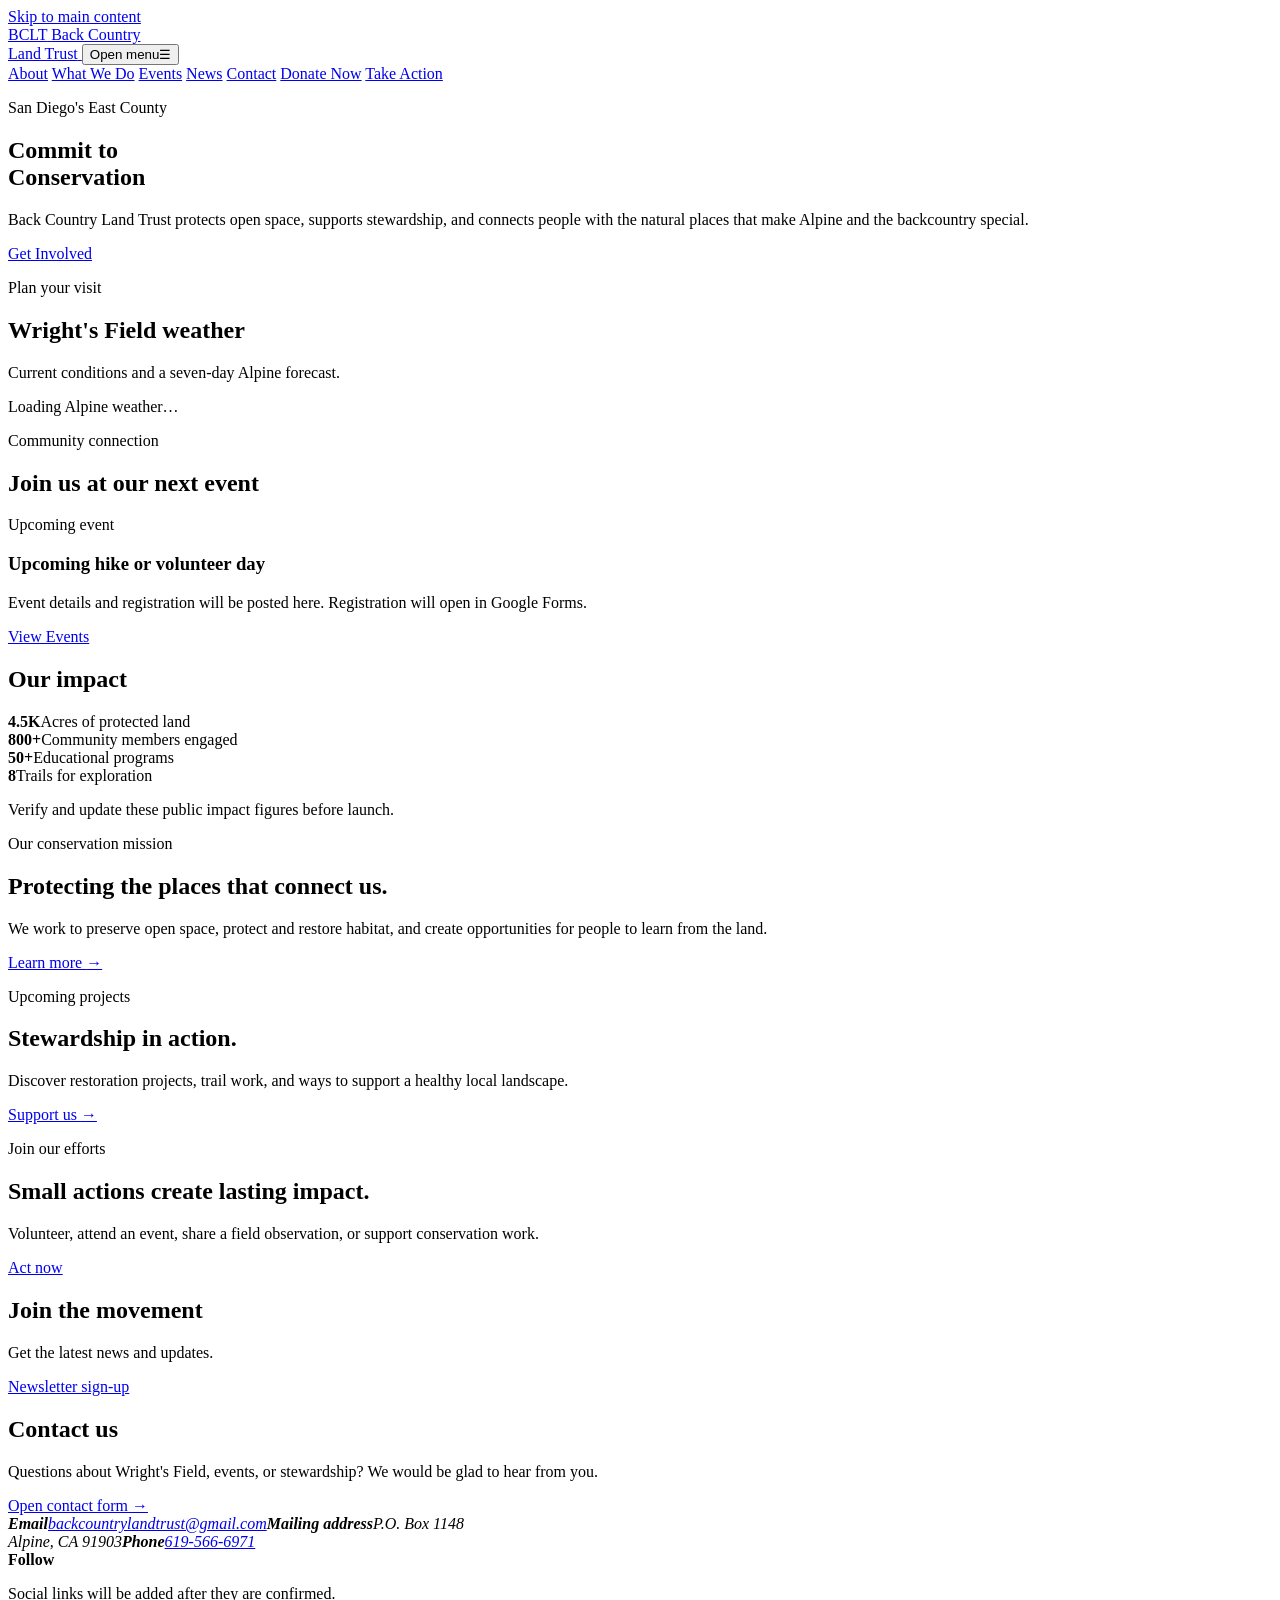
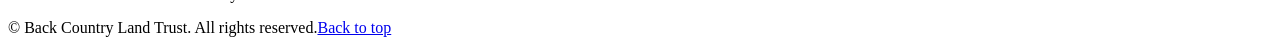
==== index.html @ ad292fed "Rename back-country-land-trust-site-source.html to index.html" ====
<!-- index.html — Initial responsive source scaffold for Back Country Land Trust.
     This draft intentionally uses CSS-only visual placeholders until approved original
     photography/logo assets and live Google Form/donation/social URLs are supplied. -->
<!doctype html>
<html lang="en">
<head>
  <meta charset="utf-8">
  <meta name="viewport" content="width=device-width, initial-scale=1">
  <meta name="description" content="Back Country Land Trust protects and stewards open space in San Diego's East County.">
  <title>Back Country Land Trust | Alpine, California</title>
  <link rel="stylesheet" href="assets/css/site.css">
  <script src="assets/js/site.js" defer></script>
</head>
<body>
  <a class="skip-link" href="#main-content">Skip to main content</a>

  <header class="site-header">
    <div class="container header-inner">
      <a class="brand" href="./" aria-label="Back Country Land Trust home">
        <span class="brand-mark" aria-hidden="true">BCLT</span>
        <span>Back Country<br>Land Trust</span>
      </a>
      <button class="menu-toggle" type="button" aria-expanded="false" aria-controls="site-navigation">
        <span class="sr-only">Open menu</span><span aria-hidden="true">☰</span>
      </button>
      <nav id="site-navigation" class="site-nav" aria-label="Primary navigation">
        <a href="about/">About</a>
        <a href="what-we-do/">What We Do</a>
        <a href="events/">Events</a>
        <a href="news/">News</a>
        <a href="contact/">Contact</a>
        <a class="button button-dark" href="donate/">Donate Now</a>
        <a class="button button-light" href="get-involved/">Take Action</a>
      </nav>
    </div>
  </header>

  <main id="main-content">
    <section class="hero hero-home">
      <div class="container hero-content">
        <p class="eyebrow">San Diego's East County</p>
        <h1>Commit to<br>Conservation</h1>
        <p class="hero-copy">Back Country Land Trust protects open space, supports stewardship, and connects people with the natural places that make Alpine and the backcountry special.</p>
        <a class="button button-dark" href="get-involved/">Get Involved</a>
      </div>
    </section>

    <section class="section weather-section" aria-labelledby="weather-heading">
      <div class="container">
        <div class="section-heading compact">
          <div><p class="eyebrow">Plan your visit</p><h2 id="weather-heading">Wright's Field weather</h2></div>
          <p>Current conditions and a seven-day Alpine forecast.</p>
        </div>
        <div id="weather-status" class="weather-status" role="status" aria-live="polite">Loading Alpine weather…</div>
        <div id="weather-content" hidden>
          <div id="current-weather" class="current-weather"></div>
          <div id="forecast" class="forecast-grid" aria-label="Seven-day forecast"></div>
          <p class="weather-note">Weather can change quickly. Check official forecasts and field conditions before visiting.</p>
        </div>
      </div>
    </section>

    <section class="section event-band" aria-labelledby="event-heading">
      <div class="container">
        <p class="eyebrow">Community connection</p>
        <h2 id="event-heading">Join us at our next event</h2>
        <article class="event-card">
          <div><p class="event-label">Upcoming event</p><h3>Upcoming hike or volunteer day</h3><p>Event details and registration will be posted here. Registration will open in Google Forms.</p></div>
          <a class="button button-outline-light" href="events/">View Events</a>
        </article>
      </div>
    </section>

    <section class="section impact-section" aria-labelledby="impact-heading">
      <div class="container">
        <h2 id="impact-heading" class="sr-only">Our impact</h2>
        <div class="impact-grid">
          <div><strong>4.5K</strong><span>Acres of protected land</span></div>
          <div><strong>800+</strong><span>Community members engaged</span></div>
          <div><strong>50+</strong><span>Educational programs</span></div>
          <div><strong>8</strong><span>Trails for exploration</span></div>
        </div>
        <p class="fine-print">Verify and update these public impact figures before launch.</p>
      </div>
    </section>

    <section class="section mission-grid" aria-label="Learn more">
      <article class="panel panel-dark"><p class="eyebrow">Our conservation mission</p><h2>Protecting the places that connect us.</h2><p>We work to preserve open space, protect and restore habitat, and create opportunities for people to learn from the land.</p><a class="text-link" href="about/">Learn more <span aria-hidden="true">→</span></a></article>
      <div class="photo-placeholder photo-roadrunner" role="img" aria-label="Placeholder for an approved Back Country Land Trust wildlife photograph"></div>
      <article class="panel panel-sky"><p class="eyebrow">Upcoming projects</p><h2>Stewardship in action.</h2><p>Discover restoration projects, trail work, and ways to support a healthy local landscape.</p><a class="text-link" href="get-involved/">Support us <span aria-hidden="true">→</span></a></article>
    </section>

    <section class="section split-callout">
      <div class="photo-placeholder photo-field" role="img" aria-label="Placeholder for an approved Wright's Field photograph"></div>
      <article class="panel panel-evergreen"><p class="eyebrow">Join our efforts</p><h2>Small actions create lasting impact.</h2><p>Volunteer, attend an event, share a field observation, or support conservation work.</p><a class="button button-outline-light" href="get-involved/">Act now</a></article>
    </section>
  </main>

  <footer class="site-footer">
    <section class="newsletter"><div class="container"><h2>Join the movement</h2><p>Get the latest news and updates.</p><a class="button button-dark" href="contact/">Newsletter sign-up</a></div></section>
    <div class="container footer-grid">
      <div><h2>Contact us</h2><p>Questions about Wright's Field, events, or stewardship? We would be glad to hear from you.</p><a class="text-link" href="contact/">Open contact form <span aria-hidden="true">→</span></a></div>
      <address><strong>Email</strong><a href="mailto:backcountrylandtrust@gmail.com">backcountrylandtrust@gmail.com</a><strong>Mailing address</strong><span>P.O. Box 1148<br>Alpine, CA 91903</span><strong>Phone</strong><a href="tel:+16195666971">619-566-6971</a></address>
      <div><strong>Follow</strong><p>Social links will be added after they are confirmed.</p></div>
    </div>
    <div class="container footer-bottom"><span>© <span id="year"></span> Back Country Land Trust. All rights reserved.</span><a href="#top">Back to top</a></div>
  </footer>
</body>
</html>
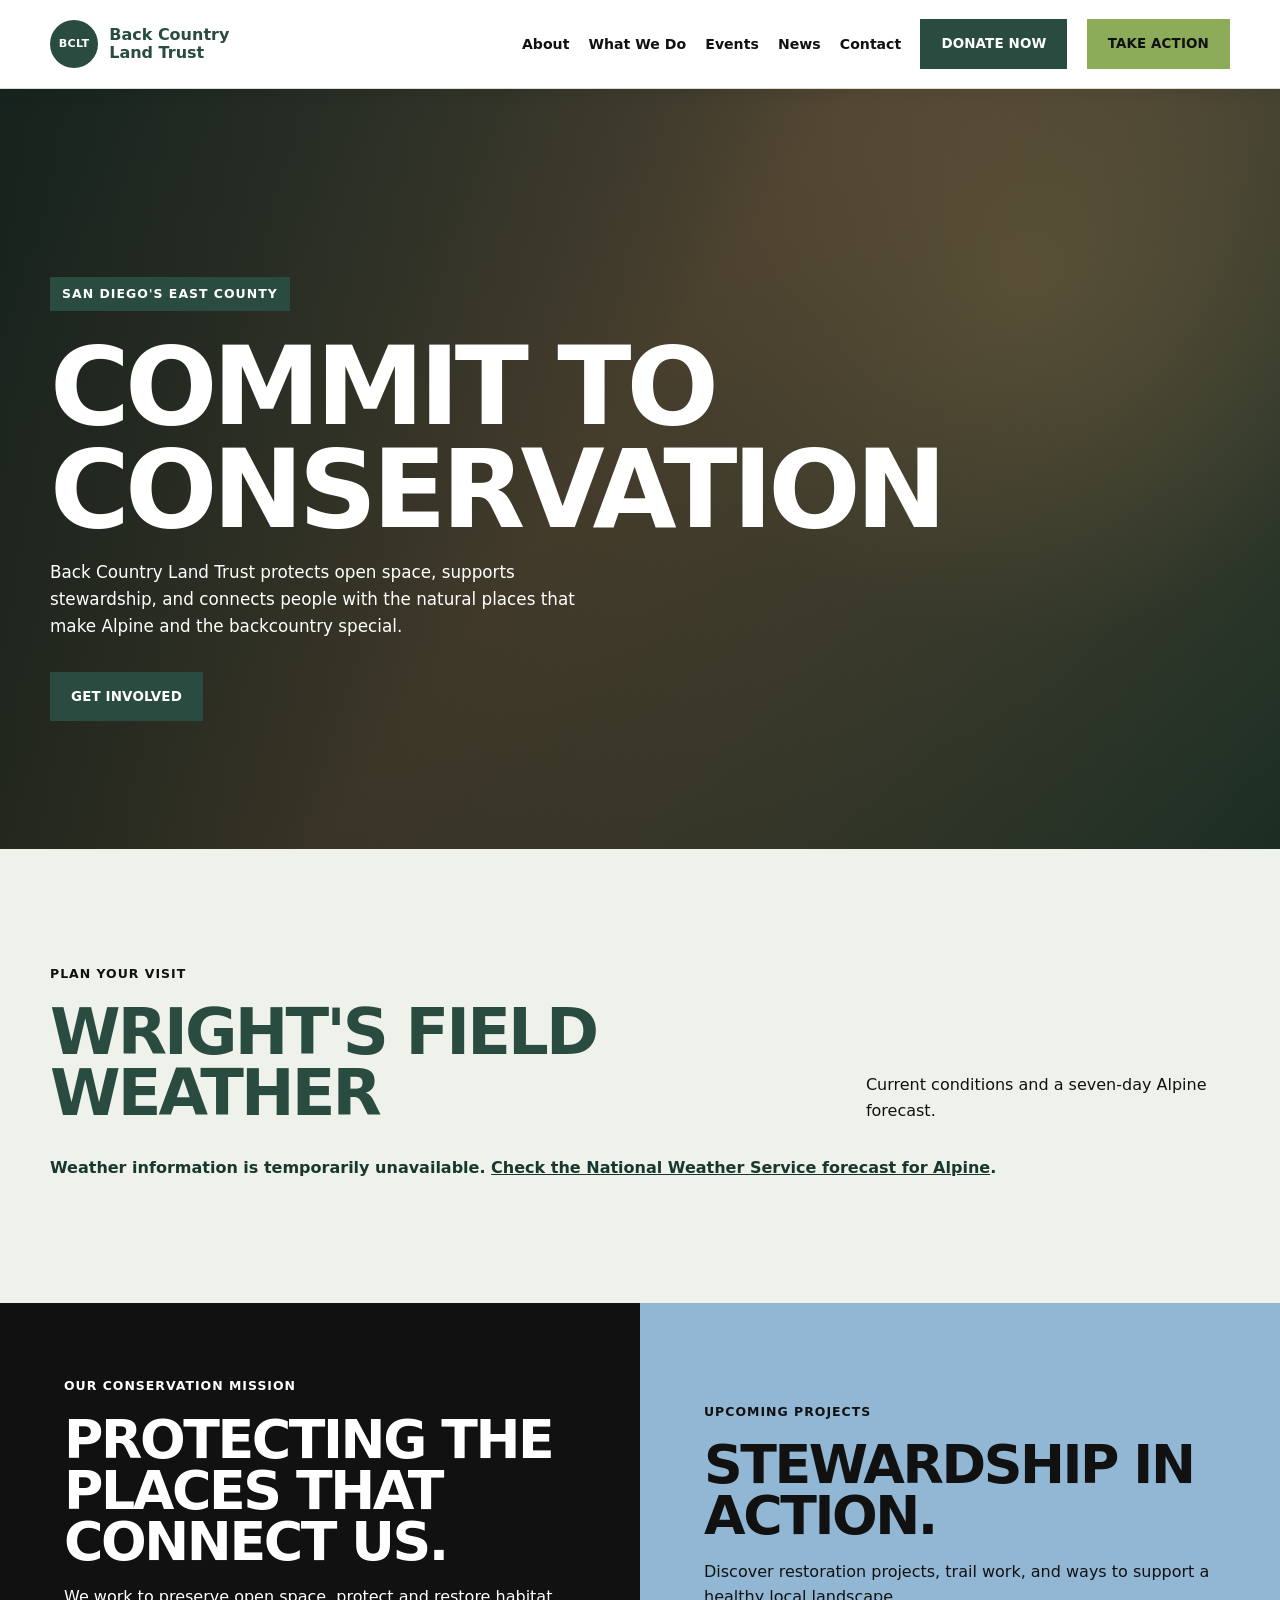
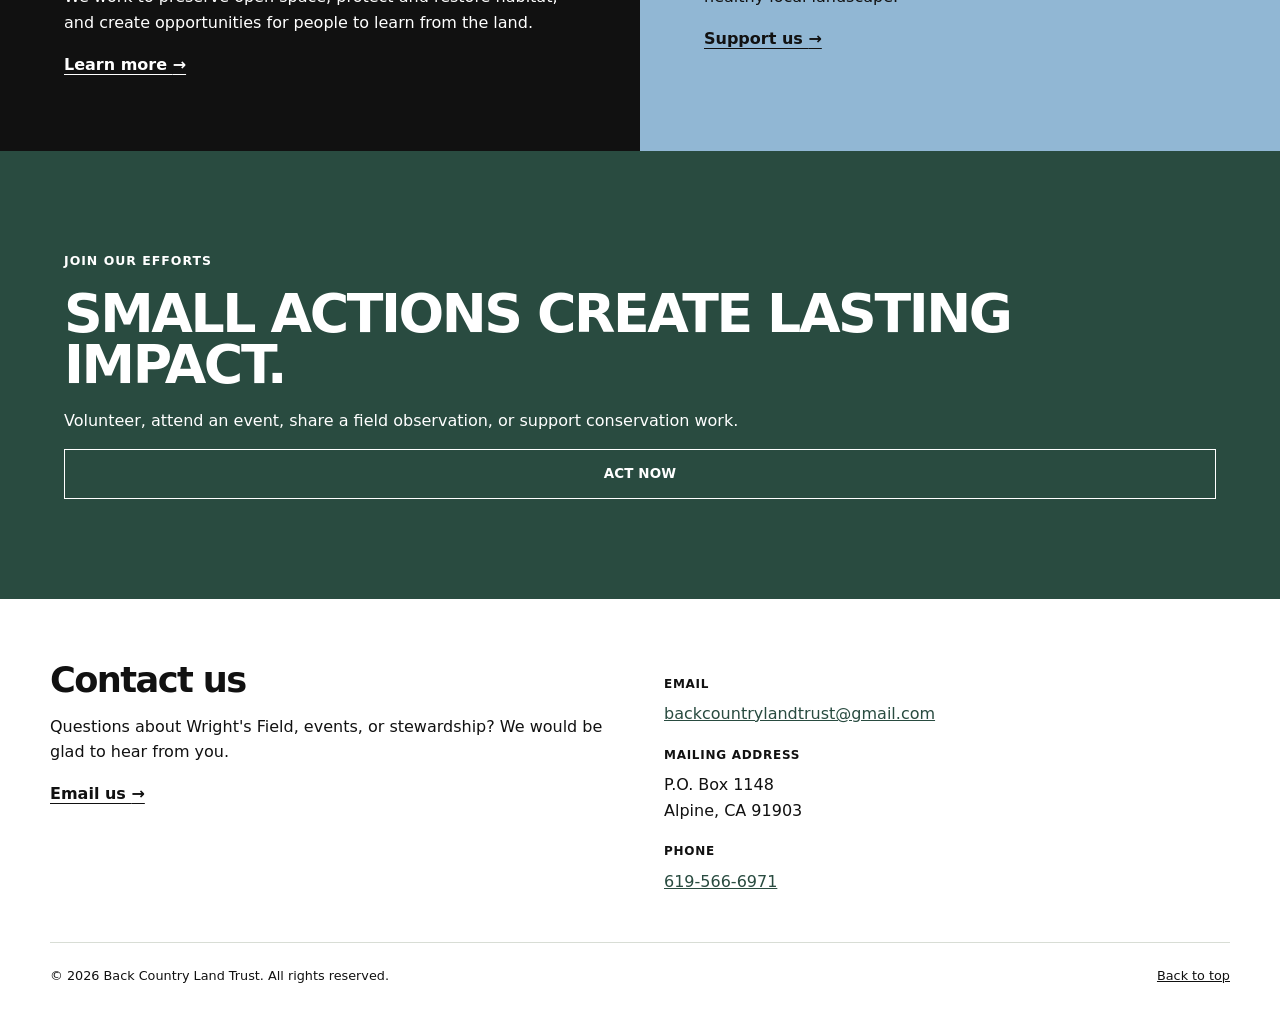
==== commit 199c0627: "Hide homepage placeholders and adjust responsive layouts" ====
--- a/index.html
+++ b/index.html
@@ -10,8 +10,17 @@
   <title>Back Country Land Trust | Alpine, California</title>
   <link rel="stylesheet" href="assets/css/site.css">
   <script src="assets/js/site.js" defer></script>
+  <style>
+    .hero .eyebrow { color:var(--paper);height:auto; }
+    .homepage-mission { grid-template-columns:repeat(2,minmax(0,1fr)); }
+    .homepage-mission .panel-sky { grid-column:auto; }
+    .homepage-callout { grid-template-columns:minmax(0,1fr); }
+    .homepage-footer { grid-template-columns:repeat(auto-fit,minmax(min(100%,18rem),1fr)); }
+    .footer-grid address a { overflow-wrap:anywhere; }
+    @media (max-width:640px) { .homepage-mission { grid-template-columns:minmax(0,1fr); } }
+  </style>
 </head>
-<body>
+<body id="top">
   <a class="skip-link" href="#main-content">Skip to main content</a>
 
   <header class="site-header">
@@ -60,7 +69,8 @@
       </div>
     </section>
 
-    <section class="section event-band" aria-labelledby="event-heading">
+    <!-- Pending approved event listing
+<section class="section event-band" aria-labelledby="event-heading">
       <div class="container">
         <p class="eyebrow">Community connection</p>
         <h2 id="event-heading">Join us at our next event</h2>
@@ -70,8 +80,10 @@
         </article>
       </div>
     </section>
+-->
 
-    <section class="section impact-section" aria-labelledby="impact-heading">
+    <!-- Unverified impact figures retained for approval
+<section class="section impact-section" aria-labelledby="impact-heading">
       <div class="container">
         <h2 id="impact-heading" class="sr-only">Our impact</h2>
         <div class="impact-grid">
@@ -83,27 +95,29 @@
         <p class="fine-print">Verify and update these public impact figures before launch.</p>
       </div>
     </section>
+-->
 
-    <section class="section mission-grid" aria-label="Learn more">
+    <section class="section mission-grid homepage-mission" aria-label="Learn more">
       <article class="panel panel-dark"><p class="eyebrow">Our conservation mission</p><h2>Protecting the places that connect us.</h2><p>We work to preserve open space, protect and restore habitat, and create opportunities for people to learn from the land.</p><a class="text-link" href="about/">Learn more <span aria-hidden="true">→</span></a></article>
-      <div class="photo-placeholder photo-roadrunner" role="img" aria-label="Placeholder for an approved Back Country Land Trust wildlife photograph"></div>
+      <!-- Pending approved photograph: <div class="photo-placeholder photo-roadrunner" role="img" aria-label="Placeholder for an approved Back Country Land Trust wildlife photograph"></div> -->
       <article class="panel panel-sky"><p class="eyebrow">Upcoming projects</p><h2>Stewardship in action.</h2><p>Discover restoration projects, trail work, and ways to support a healthy local landscape.</p><a class="text-link" href="get-involved/">Support us <span aria-hidden="true">→</span></a></article>
     </section>
 
-    <section class="section split-callout">
-      <div class="photo-placeholder photo-field" role="img" aria-label="Placeholder for an approved Wright's Field photograph"></div>
+    <section class="section split-callout homepage-callout">
+      <!-- Pending approved photograph: <div class="photo-placeholder photo-field" role="img" aria-label="Placeholder for an approved Wright's Field photograph"></div> -->
       <article class="panel panel-evergreen"><p class="eyebrow">Join our efforts</p><h2>Small actions create lasting impact.</h2><p>Volunteer, attend an event, share a field observation, or support conservation work.</p><a class="button button-outline-light" href="get-involved/">Act now</a></article>
     </section>
   </main>
 
   <footer class="site-footer">
-    <section class="newsletter"><div class="container"><h2>Join the movement</h2><p>Get the latest news and updates.</p><a class="button button-dark" href="contact/">Newsletter sign-up</a></div></section>
-    <div class="container footer-grid">
-      <div><h2>Contact us</h2><p>Questions about Wright's Field, events, or stewardship? We would be glad to hear from you.</p><a class="text-link" href="contact/">Open contact form <span aria-hidden="true">→</span></a></div>
+    <!-- Pending newsletter signup destination: <section class="newsletter"><div class="container"><h2>Join the movement</h2><p>Get the latest news and updates.</p><a class="button button-dark" href="contact/">Newsletter sign-up</a></div></section> -->
+    <div class="container footer-grid homepage-footer">
+      <div><h2>Contact us</h2><p>Questions about Wright's Field, events, or stewardship? We would be glad to hear from you.</p><a class="text-link" href="mailto:backcountrylandtrust@gmail.com">Email us <span aria-hidden="true">→</span></a></div>
       <address><strong>Email</strong><a href="mailto:backcountrylandtrust@gmail.com">backcountrylandtrust@gmail.com</a><strong>Mailing address</strong><span>P.O. Box 1148<br>Alpine, CA 91903</span><strong>Phone</strong><a href="tel:+16195666971">619-566-6971</a></address>
-      <div><strong>Follow</strong><p>Social links will be added after they are confirmed.</p></div>
+      <!-- Pending official social accounts: <div><strong>Follow</strong><p>Social links will be added after they are confirmed.</p></div> -->
     </div>
     <div class="container footer-bottom"><span>© <span id="year"></span> Back Country Land Trust. All rights reserved.</span><a href="#top">Back to top</a></div>
   </footer>
 </body>
 </html>
+
--- a/assets/css/site.css
+++ b/assets/css/site.css
@@ -0,0 +1,136 @@
+:root {
+  --evergreen: #294b40;
+  --evergreen-deep: #18372f;
+  --sage: #8dac5a;
+  --sky: #91b7d4;
+  --ink: #111111;
+  --paper: #ffffff;
+  --mist: #eef2eb;
+  --line: #d8ddd5;
+  --shadow: 0 10px 30px rgba(0, 0, 0, .14);
+  --max: 1180px;
+  --sans: Inter, ui-sans-serif, system-ui, -apple-system, BlinkMacSystemFont, "Segoe UI", sans-serif;
+}
+
+* { box-sizing: border-box; }
+html { scroll-behavior: smooth; }
+body { margin: 0; color: var(--ink); background: var(--paper); font-family: var(--sans); font-size: 16px; line-height: 1.6; }
+a { color: inherit; }
+a:focus-visible, button:focus-visible { outline: 3px solid #f4be35; outline-offset: 4px; }
+img { max-width: 100%; height: auto; }
+h1, h2, h3, p { margin-top: 0; }
+h1, h2, h3 { font-weight: 800; letter-spacing: -.045em; line-height: .95; }
+h1 { margin-bottom: 1.1rem; color: var(--paper); font-size: clamp(3.2rem, 8.5vw, 7.7rem); text-transform: uppercase; }
+h2 { margin-bottom: 1.1rem; font-size: clamp(2.3rem, 5vw, 4.6rem); text-transform: uppercase; }
+h3 { font-size: clamp(1.4rem, 2.8vw, 2.2rem); }
+
+.container { width: min(calc(100% - 2.5rem), var(--max)); margin-inline: auto; }
+.section { padding: clamp(4rem, 9vw, 8rem) 0; }
+.sr-only { position: absolute; width: 1px; height: 1px; overflow: hidden; clip: rect(0, 0, 0, 0); white-space: nowrap; }
+.skip-link { position: fixed; z-index: 1000; top: .75rem; left: .75rem; transform: translateY(-200%); padding: .65rem .9rem; background: var(--paper); color: var(--ink); box-shadow: var(--shadow); }
+.skip-link:focus { transform: translateY(0); }
+
+.site-header { position: sticky; z-index: 50; top: 0; background: var(--paper); border-bottom: 1px solid var(--line); box-shadow: 0 3px 15px rgba(0,0,0,.08); }
+.header-inner { min-height: 5.5rem; display: flex; align-items: center; justify-content: space-between; gap: 1rem; }
+.brand { display: inline-flex; align-items: center; gap: .7rem; color: var(--evergreen); font-size: 1rem; font-weight: 800; line-height: 1.1; text-decoration: none; }
+.brand-mark { display: grid; width: 3rem; aspect-ratio: 1; place-items: center; border-radius: 50%; color: var(--paper); background: var(--evergreen); font-size: .7rem; letter-spacing: .02em; }
+.site-nav { display: flex; align-items: center; gap: 1.2rem; }
+.site-nav > a:not(.button) { font-size: .88rem; font-weight: 700; text-decoration: none; }
+.site-nav > a:not(.button):hover { color: var(--evergreen); text-decoration: underline; text-underline-offset: .3em; }
+.menu-toggle { display: none; border: 0; background: transparent; font-size: 1.8rem; cursor: pointer; }
+
+.button { display: inline-flex; min-height: 2.9rem; align-items: center; justify-content: center; padding: .8rem 1.25rem; border: 1px solid transparent; font-size: .84rem; font-weight: 800; letter-spacing: .01em; text-align: center; text-decoration: none; text-transform: uppercase; transition: transform .15s ease, background .15s ease; }
+.button:hover { transform: translateY(-2px); }
+.button-dark { background: var(--evergreen); color: var(--paper); }
+.button-light { background: var(--sage); color: var(--ink); }
+.button-outline-light { border-color: var(--paper); color: var(--paper); background: transparent; }
+.button-outline-light:hover { color: var(--ink); background: var(--paper); }
+.text-link { color: inherit; font-weight: 800; text-decoration: underline; text-underline-offset: .25em; }
+.eyebrow { margin-bottom: 1.1rem; color: currentColor; font-size: .78rem; font-weight: 800; letter-spacing: .08em; text-transform: uppercase; }
+
+.hero { display: grid; min-height: min(760px, calc(100vh - 5.5rem)); align-items: end; color: var(--paper); background: linear-gradient(90deg, rgba(8,18,13,.76), rgba(8,18,13,.36)), radial-gradient(circle at 80% 25%, rgba(231,185,114,.32), transparent 31%), linear-gradient(125deg, #465853 0%, #977655 47%, #263d31 100%); }
+.hero-content { padding-top: 7rem; padding-bottom: clamp(4rem, 10vw, 8rem); }
+.hero .eyebrow { display: inline-block; min-width: 8.5rem; height: 1.8rem; margin-bottom: 1.5rem; padding: .45rem .75rem; background: var(--evergreen); color: transparent; }
+.hero-copy { max-width: 34rem; margin-bottom: 2rem; font-size: 1.05rem; }
+
+.section-heading { display: flex; align-items: end; justify-content: space-between; gap: 2rem; margin-bottom: 2rem; }
+.section-heading h2 { margin-bottom: 0; color: var(--evergreen); }
+.section-heading > p { max-width: 28rem; margin: 0; }
+.weather-section { background: var(--mist); }
+.weather-status { min-height: 2rem; color: var(--evergreen-deep); font-weight: 700; }
+.current-weather { display: flex; align-items: center; justify-content: space-between; gap: 1rem; margin-bottom: 1rem; padding: 1.4rem; background: var(--paper); border-left: .5rem solid var(--evergreen); box-shadow: 0 2px 10px rgba(0,0,0,.05); }
+.current-weather h3 { margin: 0; font-size: 1.5rem; text-transform: none; }
+.current-weather strong { color: var(--evergreen); font-size: clamp(2rem, 5vw, 3.5rem); line-height: 1; }
+.forecast-grid { display: grid; grid-template-columns: repeat(7, 1fr); gap: .6rem; }
+.forecast-day { min-height: 10.5rem; padding: 1rem; background: var(--paper); border-top: .25rem solid var(--sage); }
+.forecast-day strong, .forecast-day span { display: block; }
+.forecast-day strong { margin: .6rem 0; font-size: 1.05rem; }
+.forecast-day .forecast-condition { min-height: 2.8rem; font-size: .82rem; line-height: 1.25; }
+.weather-note, .fine-print { margin-top: 1rem; font-size: .8rem; }
+
+.event-band { color: var(--paper); background: linear-gradient(135deg, rgba(24,55,47,.91), rgba(36,71,60,.82)), linear-gradient(110deg, #757d4a, #284740); }
+.event-band h2 { margin-bottom: 2rem; }
+.event-card { display: flex; align-items: center; justify-content: space-between; gap: 2rem; padding: clamp(1.5rem, 4vw, 3rem); background: rgba(255,255,255,.12); border: 1px solid rgba(255,255,255,.35); backdrop-filter: blur(3px); }
+.event-card h3 { margin-bottom: .7rem; color: var(--paper); text-transform: none; }
+.event-card p { max-width: 43rem; margin-bottom: 0; }
+.event-label { font-size: .75rem; font-weight: 800; letter-spacing: .08em; text-transform: uppercase; }
+
+.impact-grid { display: grid; grid-template-columns: repeat(4, 1fr); gap: 1rem; }
+.impact-grid > div { padding: 1rem 0; }
+.impact-grid strong { display: block; color: var(--evergreen); font-size: clamp(3rem, 6vw, 6rem); font-weight: 850; letter-spacing: -.08em; line-height: .9; }
+.impact-grid span { display: block; max-width: 12rem; margin-top: .8rem; font-size: clamp(1.05rem, 2vw, 1.55rem); font-weight: 800; line-height: 1.05; }
+
+.mission-grid { display: grid; grid-template-columns: 1fr 1fr 1fr; padding: 0; }
+.split-callout { display: grid; grid-template-columns: 1fr 1fr; padding: 0; }
+.panel { min-height: 28rem; padding: clamp(2rem, 5vw, 4.5rem); display: flex; flex-direction: column; justify-content: center; }
+.panel h2 { font-size: clamp(2.35rem, 4.2vw, 4.3rem); }
+.panel-dark { color: var(--paper); background: var(--ink); }
+.panel-sky { background: var(--sky); }
+.panel-evergreen { color: var(--paper); background: var(--evergreen); }
+.photo-placeholder { min-height: 28rem; background-size: cover; background-position: center; }
+.photo-roadrunner { background-image: linear-gradient(135deg, rgba(29,38,20,.20), rgba(26,37,23,.35)), radial-gradient(circle at 38% 70%, #b07c43 0 7%, transparent 7.5%), linear-gradient(120deg, #a4693c, #d2b46e 45%, #466033); }
+.photo-field { background-image: linear-gradient(120deg, rgba(25,39,29,.4), transparent), linear-gradient(130deg, #5b7753, #a98d5f 46%, #324f32); }
+
+.newsletter { padding: clamp(4rem, 8vw, 7rem) 0; color: var(--paper); text-align: center; background: var(--sage); }
+.newsletter h2 { margin-bottom: .8rem; }
+.newsletter p { margin-bottom: 1.5rem; font-size: clamp(1.1rem, 2vw, 1.6rem); font-weight: 700; }
+.site-footer { background: var(--paper); }
+.footer-grid { display: grid; grid-template-columns: 1.3fr 1fr .65fr; gap: 3rem; padding-top: 4rem; padding-bottom: 3rem; }
+.footer-grid h2 { font-size: 2.2rem; text-transform: none; }
+.footer-grid address { display: grid; align-content: start; gap: .45rem; font-style: normal; }
+.footer-grid address strong { margin-top: .75rem; text-transform: uppercase; font-size: .75rem; letter-spacing: .06em; }
+.footer-grid address a { color: var(--evergreen); }
+.footer-bottom { display: flex; justify-content: space-between; gap: 1rem; padding: 1.4rem 0; border-top: 1px solid var(--line); font-size: .8rem; }
+
+@media (max-width: 900px) {
+  .menu-toggle { display: block; }
+  .site-nav { position: absolute; top: 100%; right: 0; left: 0; display: none; flex-direction: column; align-items: stretch; gap: 0; padding: 1rem 1.25rem 1.4rem; background: var(--paper); border-bottom: 1px solid var(--line); box-shadow: var(--shadow); }
+  .site-nav.is-open { display: flex; }
+  .site-nav > a:not(.button) { padding: .75rem 0; font-size: 1rem; }
+  .site-nav .button { margin-top: .5rem; }
+  .forecast-grid { grid-template-columns: repeat(4, 1fr); }
+  .mission-grid { grid-template-columns: 1fr 1fr; }
+  .mission-grid .panel-sky { grid-column: span 2; }
+  .footer-grid { grid-template-columns: 1fr 1fr; }
+}
+
+@media (max-width: 640px) {
+  .container { width: min(calc(100% - 2rem), var(--max)); }
+  .header-inner { min-height: 4.7rem; }
+  .brand { font-size: .9rem; }
+  .brand-mark { width: 2.5rem; }
+  .hero { min-height: 39rem; }
+  .section-heading, .event-card, .current-weather { align-items: flex-start; flex-direction: column; }
+  .forecast-grid { grid-template-columns: repeat(2, 1fr); }
+  .impact-grid { grid-template-columns: repeat(2, 1fr); }
+  .mission-grid, .split-callout { grid-template-columns: 1fr; }
+  .mission-grid .panel-sky { grid-column: auto; }
+  .panel, .photo-placeholder { min-height: 22rem; }
+  .footer-grid { grid-template-columns: 1fr; gap: 2rem; }
+  .footer-bottom { flex-direction: column; }
+}
+
+@media (prefers-reduced-motion: reduce) {
+  html { scroll-behavior: auto; }
+  *, *::before, *::after { transition-duration: .01ms !important; animation-duration: .01ms !important; animation-iteration-count: 1 !important; }
+}
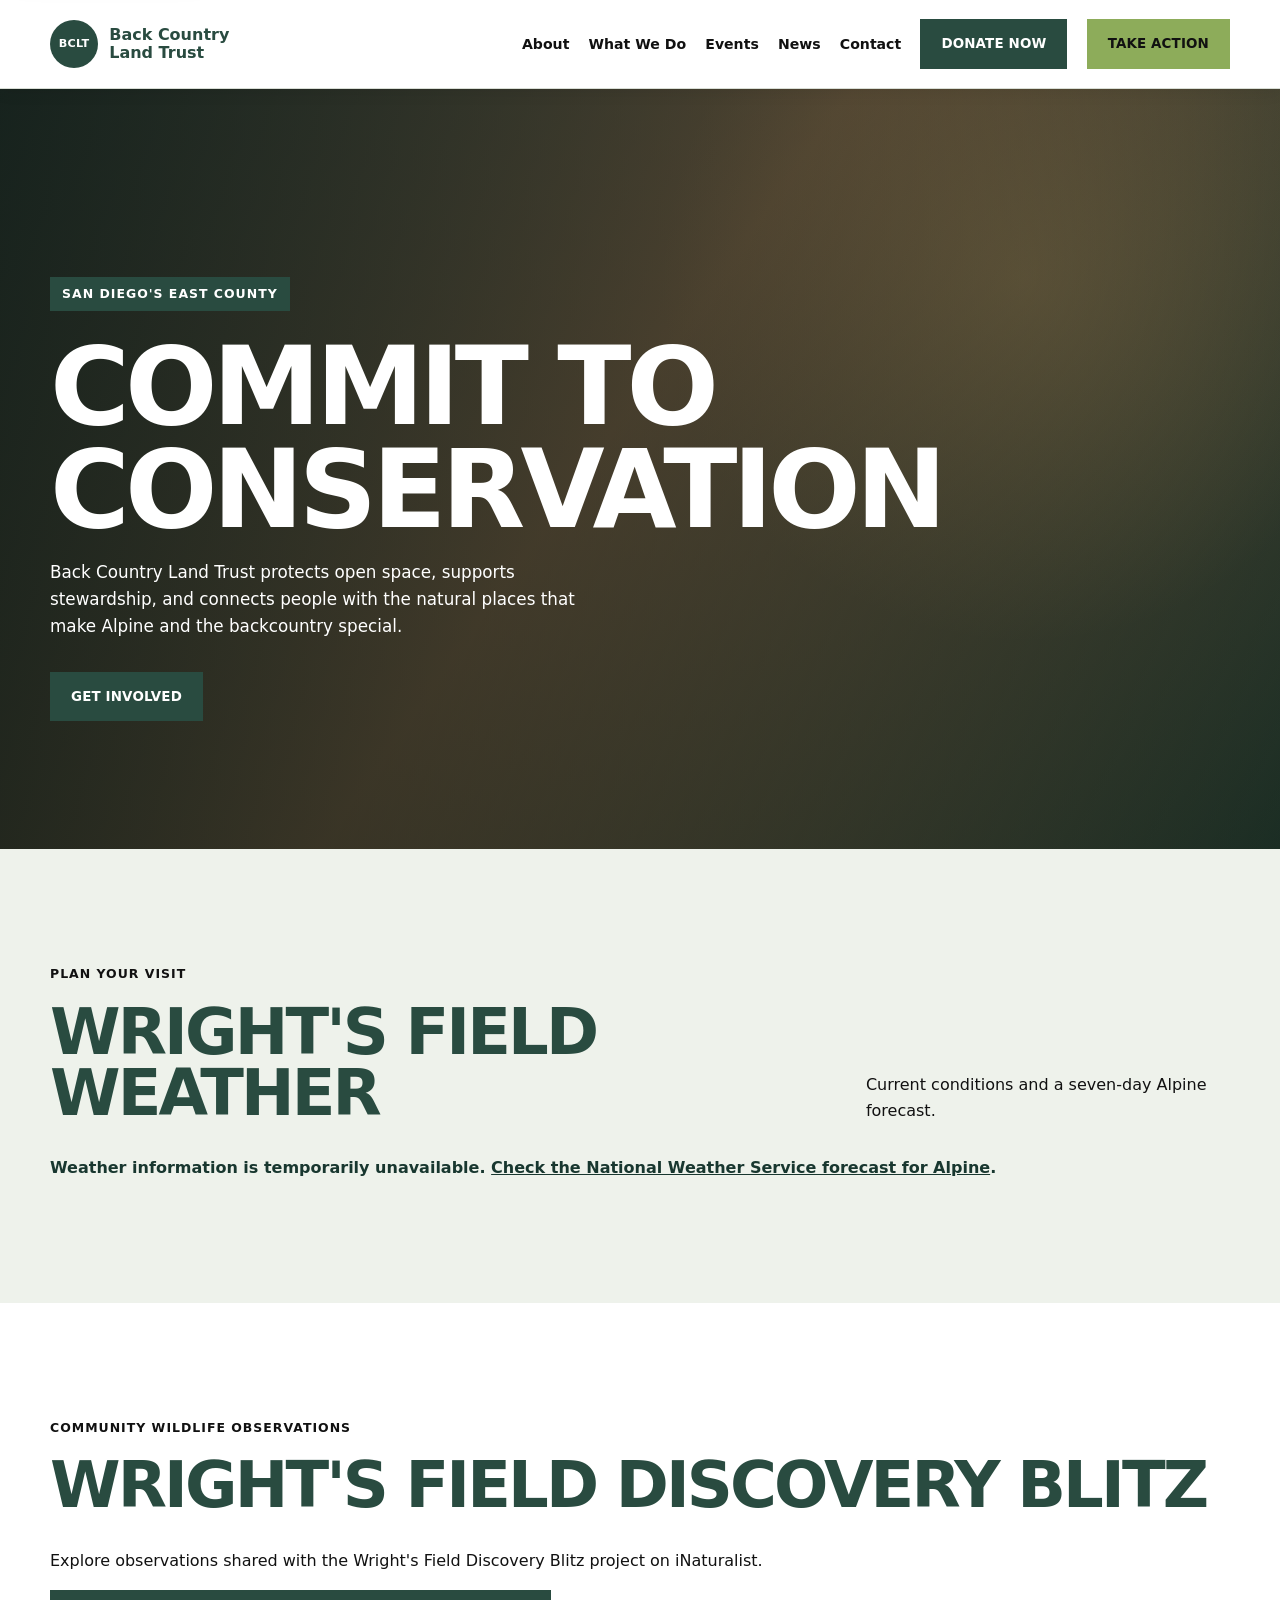
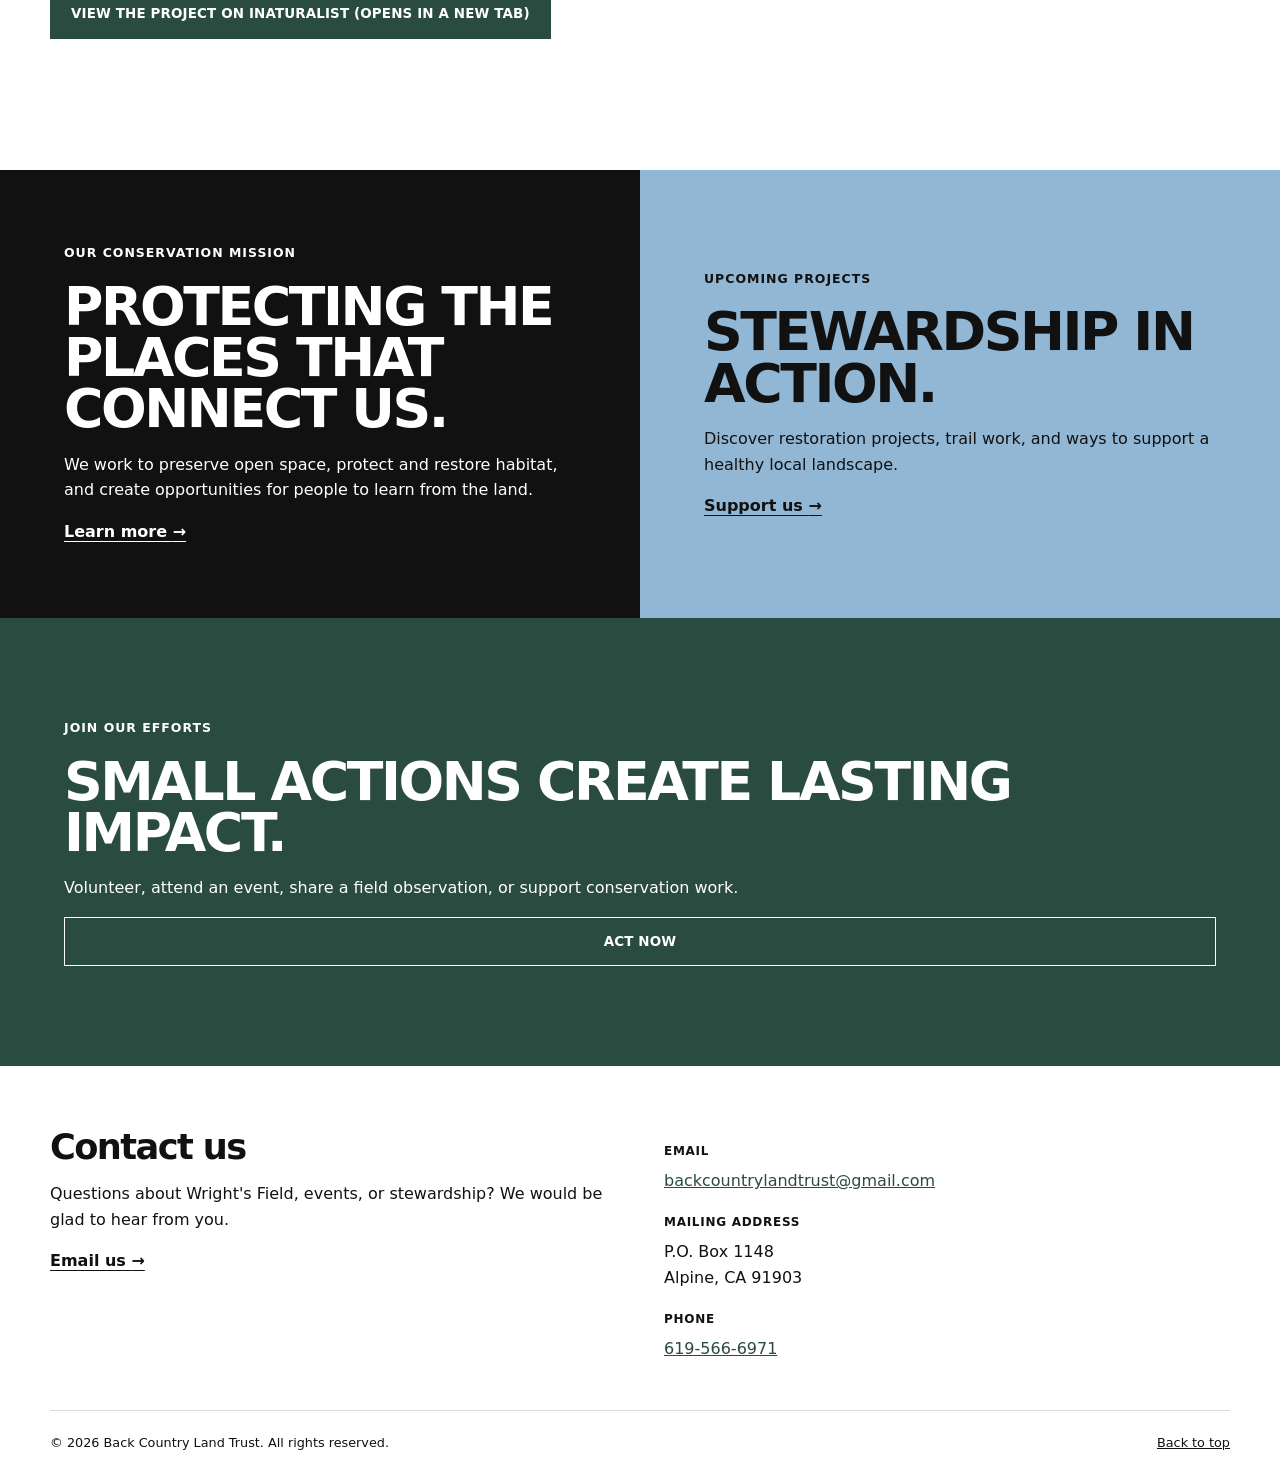
==== commit 9c339468: "Add Wright's Field Discovery Blitz observation gallery" ====
--- a/index.html
+++ b/index.html
@@ -69,6 +69,29 @@
       </div>
     </section>
 
+    <section class="section observations-section" aria-labelledby="observations-heading">
+      <div class="container">
+        <div class="section-heading">
+          <div><p class="eyebrow">Community wildlife observations</p><h2 id="observations-heading">Wright's Field Discovery Blitz</h2></div>
+        </div>
+        <p>Explore observations shared with the Wright's Field Discovery Blitz project on iNaturalist.</p>
+        <!-- iNaturalist Widget: restricted to the Discovery Blitz project -->
+        <div
+          data-inat-widget
+          data-inat-source="wright-s-field-discovery-blitz"
+          data-inat-source-type="project"
+          data-inat-theme="light"
+          data-inat-title="Wright's Field Discovery Blitz"
+          data-inat-layout="grid"
+          data-inat-limit="10"
+          data-inat-order-by="observed_on"
+        ></div>
+        <script src="https://glauberramos.github.io/inat/inat-widget.js"></script>
+        <noscript><p>Enable JavaScript to see the observation gallery, or use the project link below.</p></noscript>
+        <p><a class="button button-dark" href="https://www.inaturalist.org/projects/wright-s-field-discovery-blitz" target="_blank" rel="noopener noreferrer">View the project on iNaturalist (opens in a new tab)</a></p>
+      </div>
+    </section>
+
     <!-- Pending approved event listing
 <section class="section event-band" aria-labelledby="event-heading">
       <div class="container">
